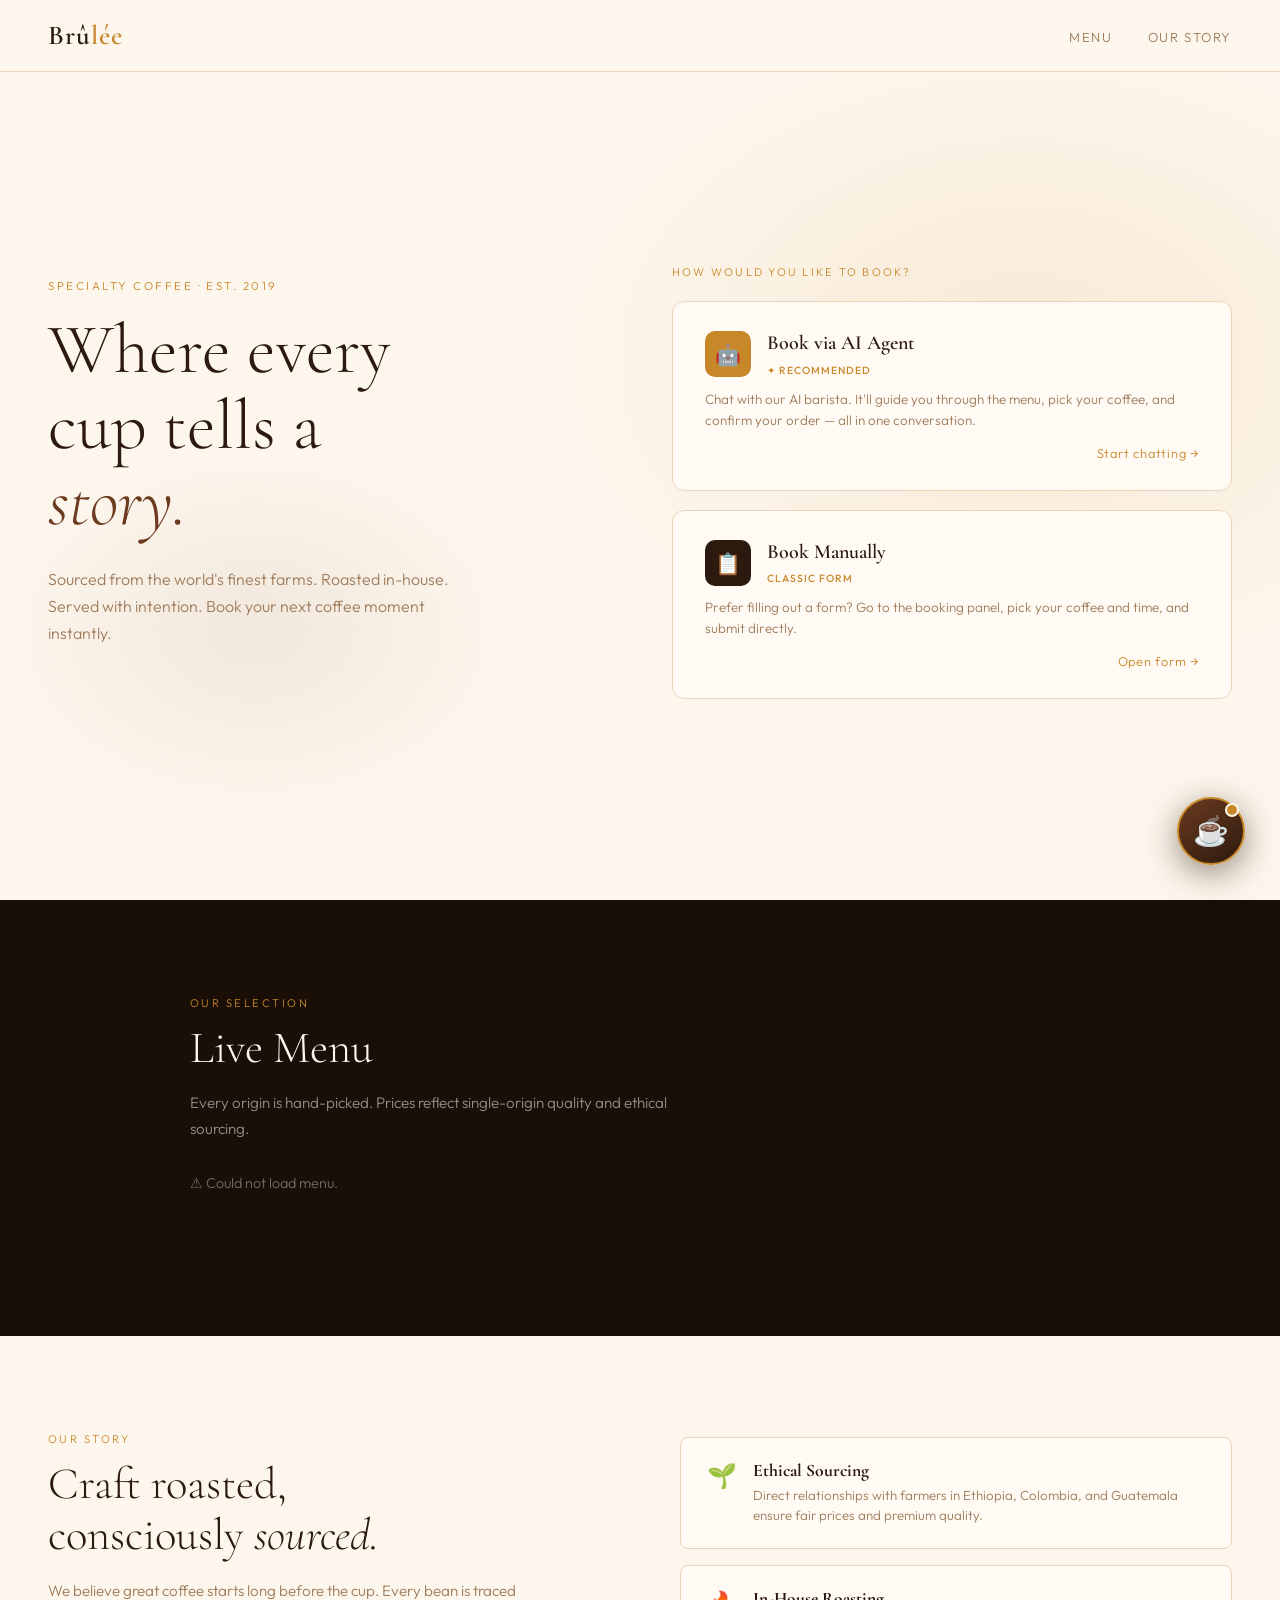
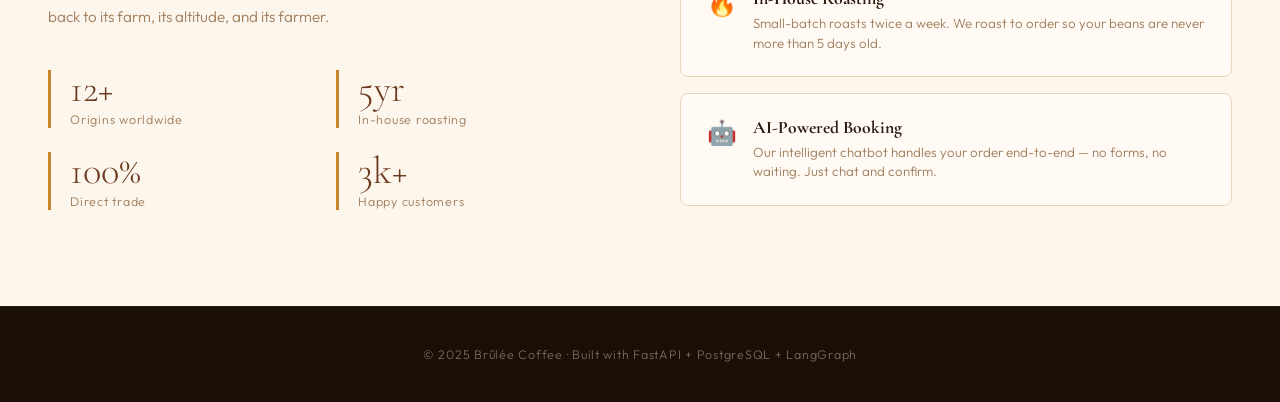
==== frontend/index.html @ d175ccdb "main added" ====
<!DOCTYPE html>
<html lang="en">
<head>
  <meta charset="UTF-8"/>
  <meta name="viewport" content="width=device-width, initial-scale=1.0"/>
  <title>Brûlée — Specialty Coffee</title>
  <link href="https://fonts.googleapis.com/css2?family=Cormorant+Garamond:ital,wght@0,300;0,400;0,600;1,300;1,400&family=Outfit:wght@300;400;500&display=swap" rel="stylesheet"/>
  <style>
    :root {
      --cream:    #fdf6ec;
      --espresso: #2c1a0e;
      --roast:    #6b3a1f;
      --gold:     #c8882a;
      --milk:     #f0e0c8;
      --muted:    #9e7b5a;
      --card-bg:  #fffaf4;
      --border:   #e8d5bc;
      --dark-bg:  #1a0f07;
    }

    *, *::before, *::after { box-sizing: border-box; margin: 0; padding: 0; }
    html { scroll-behavior: smooth; }
    body {
      background: var(--cream);
      color: var(--espresso);
      font-family: 'Outfit', sans-serif;
      font-weight: 300;
      overflow-x: hidden;
    }

    /* ── NAV ── */
    nav {
      position: fixed;
      top: 0; left: 0; right: 0;
      z-index: 100;
      display: flex;
      align-items: center;
      justify-content: space-between;
      padding: 1.2rem 3rem;
      background: rgba(253,246,236,0.92);
      backdrop-filter: blur(12px);
      border-bottom: 1px solid var(--border);
      transition: box-shadow .3s;
    }
    nav.scrolled { box-shadow: 0 4px 24px rgba(44,26,14,.1); }
    .nav-logo {
      font-family: 'Cormorant Garamond', serif;
      font-size: 1.7rem;
      font-weight: 600;
      letter-spacing: .04em;
      color: var(--espresso);
      text-decoration: none;
    }
    .nav-logo span { color: var(--gold); }
    .nav-links {
      display: flex;
      gap: 2.2rem;
      list-style: none;
    }
    .nav-links a {
      font-size: .82rem;
      letter-spacing: .12em;
      text-transform: uppercase;
      color: var(--muted);
      text-decoration: none;
      transition: color .2s;
    }
    .nav-links a:hover { color: var(--espresso); }

    /* ── HERO ── */
    .hero {
      min-height: 100vh;
      display: grid;
      grid-template-columns: 1fr 1fr;
      align-items: center;
      padding: 8rem 3rem 4rem;
      gap: 4rem;
      position: relative;
      overflow: hidden;
    }
    .hero::before {
      content: '';
      position: absolute;
      inset: 0;
      background:
        radial-gradient(ellipse 60% 60% at 80% 40%, rgba(200,136,42,.12) 0%, transparent 60%),
        radial-gradient(ellipse 40% 40% at 20% 70%, rgba(107,58,31,.08) 0%, transparent 50%);
      pointer-events: none;
    }
    .hero-text { position: relative; z-index: 1; }
    .hero-eyebrow {
      font-size: .72rem;
      letter-spacing: .22em;
      text-transform: uppercase;
      color: var(--gold);
      margin-bottom: 1.2rem;
      opacity: 0;
      animation: fadeUp .8s .1s forwards;
    }
    .hero-title {
      font-family: 'Cormorant Garamond', serif;
      font-size: clamp(3rem, 5.5vw, 5.5rem);
      font-weight: 300;
      line-height: 1.08;
      color: var(--espresso);
      margin-bottom: 1.6rem;
      opacity: 0;
      animation: fadeUp .8s .25s forwards;
    }
    .hero-title em { font-style: italic; color: var(--roast); }
    .hero-sub {
      font-size: 1rem;
      color: var(--muted);
      line-height: 1.7;
      max-width: 420px;
      margin-bottom: 2.4rem;
      opacity: 0;
      animation: fadeUp .8s .4s forwards;
    }

    /* ── BOOKING CARDS ── */
    .hero-book {
      position: relative;
      z-index: 1;
      display: flex;
      flex-direction: column;
      gap: 1.2rem;
      opacity: 0;
      animation: fadeUp .8s .5s forwards;
    }
    .hero-book-label {
      font-size: .7rem;
      letter-spacing: .2em;
      text-transform: uppercase;
      color: var(--gold);
      margin-bottom: .2rem;
    }
    .book-card {
      background: var(--card-bg);
      border: 1.5px solid var(--border);
      border-radius: 12px;
      padding: 1.8rem 2rem;
      cursor: pointer;
      transition: border-color .2s, transform .2s, box-shadow .2s;
      text-decoration: none;
      color: inherit;
      display: block;
    }
    .book-card:hover {
      border-color: var(--gold);
      transform: translateY(-3px);
      box-shadow: 0 12px 36px rgba(44,26,14,.1);
    }
    .book-card-top {
      display: flex;
      align-items: center;
      gap: 1rem;
      margin-bottom: .7rem;
    }
    .book-card-icon {
      width: 46px; height: 46px;
      border-radius: 10px;
      background: var(--espresso);
      display: flex;
      align-items: center;
      justify-content: center;
      font-size: 1.3rem;
      flex-shrink: 0;
    }
    .book-card-icon.gold-bg { background: var(--gold); }
    .book-card h3 {
      font-family: 'Cormorant Garamond', serif;
      font-size: 1.25rem;
      font-weight: 600;
      color: var(--espresso);
      margin-bottom: .15rem;
    }
    .book-card-tag {
      font-size: .65rem;
      letter-spacing: .1em;
      text-transform: uppercase;
      color: var(--gold);
      font-weight: 500;
    }
    .book-card p {
      font-size: .84rem;
      color: var(--muted);
      line-height: 1.55;
    }
    .book-card-arrow {
      display: flex;
      justify-content: flex-end;
      margin-top: .9rem;
      font-size: .8rem;
      color: var(--gold);
      letter-spacing: .06em;
    }

    /* ── SECTION COMMONS ── */
    section { padding: 6rem 3rem; }
    .section-label {
      font-size: .7rem;
      letter-spacing: .22em;
      text-transform: uppercase;
      color: var(--gold);
      margin-bottom: .8rem;
    }
    .section-title {
      font-family: 'Cormorant Garamond', serif;
      font-size: clamp(2rem, 3.5vw, 3rem);
      font-weight: 300;
      line-height: 1.15;
      margin-bottom: 1rem;
    }
    .section-sub {
      color: var(--muted);
      font-size: .95rem;
      line-height: 1.7;
      max-width: 500px;
    }

    /* ── MENU ── */
    #menu { background: var(--dark-bg); color: var(--cream); }
    #menu .section-title { color: var(--cream); }
    #menu .section-sub { color: rgba(253,246,236,.55); }
    #menu .section-label { color: var(--gold); }
    .menu-grid {
      display: grid;
      grid-template-columns: repeat(auto-fill, minmax(240px, 1fr));
      gap: 1.5rem;
      margin-top: 3rem;
    }
    .menu-card {
      background: rgba(255,255,255,.04);
      border: 1px solid rgba(255,255,255,.08);
      border-radius: 8px;
      padding: 1.6rem;
      transition: background .2s, transform .2s, border-color .2s;
    }
    .menu-card:hover {
      background: rgba(200,136,42,.1);
      border-color: rgba(200,136,42,.3);
      transform: translateY(-3px);
    }
    .menu-card-icon { font-size: 1.8rem; margin-bottom: 1rem; }
    .menu-card-name {
      font-family: 'Cormorant Garamond', serif;
      font-size: 1.3rem;
      font-weight: 400;
      color: var(--cream);
      margin-bottom: .3rem;
    }
    .menu-card-origin {
      font-size: .75rem;
      letter-spacing: .1em;
      text-transform: uppercase;
      color: rgba(253,246,236,.4);
      margin-bottom: .7rem;
    }
    .menu-card-desc {
      font-size: .83rem;
      color: rgba(253,246,236,.55);
      line-height: 1.6;
      margin-bottom: 1.2rem;
    }
    .menu-card-footer {
      display: flex;
      align-items: center;
      justify-content: space-between;
    }
    .menu-card-price { font-size: 1.1rem; font-weight: 500; color: var(--gold); }
    .roast-pill {
      font-size: .68rem;
      letter-spacing: .07em;
      text-transform: capitalize;
      padding: .2rem .65rem;
      border-radius: 20px;
    }
    .roast-light    { background: rgba(253,220,170,.15); color: #f0c880; }
    .roast-medium   { background: rgba(200,136,42,.2);  color: #d4a050; }
    .roast-dark     { background: rgba(107,58,31,.4);   color: #c8a06a; }
    .roast-espresso { background: rgba(44,26,14,.6);    color: #a07850; }

    /* ── ABOUT ── */
    #about {
      display: grid;
      grid-template-columns: 1fr 1fr;
      gap: 5rem;
      align-items: center;
    }
    .about-stats {
      display: grid;
      grid-template-columns: 1fr 1fr;
      gap: 1.5rem;
      margin-top: 2.5rem;
    }
    .stat-box { border-left: 3px solid var(--gold); padding-left: 1.2rem; }
    .stat-box strong {
      display: block;
      font-family: 'Cormorant Garamond', serif;
      font-size: 2.4rem;
      font-weight: 300;
      color: var(--roast);
      line-height: 1;
    }
    .stat-box span { font-size: .78rem; color: var(--muted); letter-spacing: .06em; }
    .about-visual { display: flex; flex-direction: column; gap: 1rem; }
    .about-card {
      background: var(--card-bg);
      border: 1.5px solid var(--border);
      border-radius: 8px;
      padding: 1.4rem 1.6rem;
      display: flex;
      align-items: flex-start;
      gap: 1rem;
    }
    .about-card-icon { font-size: 1.5rem; flex-shrink: 0; }
    .about-card h4 { font-family: 'Cormorant Garamond', serif; font-size: 1.1rem; margin-bottom: .3rem; }
    .about-card p { font-size: .83rem; color: var(--muted); line-height: 1.5; }

    /* ── FOOTER ── */
    footer {
      background: var(--dark-bg);
      color: rgba(253,246,236,.4);
      text-align: center;
      padding: 2.5rem 3rem;
      font-size: .78rem;
      letter-spacing: .06em;
      border-top: 1px solid rgba(255,255,255,.06);
    }
    footer a { color: var(--gold); text-decoration: none; }

    /* ════════════════════════════════════════════
       ── CHATBOT — FULLY REDESIGNED & ENLARGED ──
       ════════════════════════════════════════════ */

    /* FAB button */
    #chat-fab {
      position: fixed;
      bottom: 2.2rem;
      right: 2.2rem;
      z-index: 200;
      width: 68px;
      height: 68px;
      border-radius: 50%;
      background: linear-gradient(145deg, var(--roast), var(--espresso));
      border: 2.5px solid var(--gold);
      color: var(--cream);
      font-size: 1.8rem;
      cursor: pointer;
      box-shadow: 0 8px 32px rgba(44,26,14,.5), 0 0 0 0 rgba(200,136,42,.4);
      transition: transform .25s cubic-bezier(.34,1.3,.64,1), box-shadow .25s;
      display: flex;
      align-items: center;
      justify-content: center;
      animation: fabPulseRing 3s ease-in-out infinite;
    }
    #chat-fab:hover {
      transform: scale(1.1) rotate(-8deg);
      box-shadow: 0 16px 48px rgba(44,26,14,.6), 0 0 0 8px rgba(200,136,42,.15);
    }

    @keyframes fabPulseRing {
      0%, 100% { box-shadow: 0 8px 32px rgba(44,26,14,.5), 0 0 0 0 rgba(200,136,42,.4); }
      50%       { box-shadow: 0 8px 32px rgba(44,26,14,.5), 0 0 0 10px rgba(200,136,42,.0); }
    }

    #chat-fab .notif-dot {
      position: absolute;
      top: 4px;
      right: 4px;
      width: 14px;
      height: 14px;
      background: var(--gold);
      border-radius: 50%;
      border: 2.5px solid var(--cream);
      animation: dotPulse 2s ease-in-out infinite;
    }
    @keyframes dotPulse {
      0%, 100% { transform: scale(1); opacity: 1; }
      50%       { transform: scale(1.35); opacity: .7; }
    }

    /* Chat window */
    #chat-window {
      position: fixed;
      bottom: 6.5rem;
      right: 2.2rem;
      z-index: 199;
      width: 420px;
      height: 620px;
      background: var(--card-bg);
      border: 1.5px solid var(--border);
      border-radius: 20px;
      box-shadow:
        0 32px 80px rgba(44,26,14,.28),
        0 8px 24px rgba(44,26,14,.15),
        inset 0 1px 0 rgba(255,255,255,.8);
      display: flex;
      flex-direction: column;
      overflow: hidden;
      transform: scale(.88) translateY(20px);
      transform-origin: bottom right;
      opacity: 0;
      pointer-events: none;
      transition: transform .3s cubic-bezier(.34,1.3,.64,1), opacity .2s ease;
    }
    #chat-window.open {
      transform: scale(1) translateY(0);
      opacity: 1;
      pointer-events: all;
    }

    /* Header */
    .chat-header {
      background: linear-gradient(135deg, var(--espresso) 0%, #3d2310 100%);
      color: var(--cream);
      padding: 1.3rem 1.5rem;
      display: flex;
      align-items: center;
      gap: 1rem;
      flex-shrink: 0;
      position: relative;
      overflow: hidden;
    }
    .chat-header::before {
      content: '';
      position: absolute;
      top: -30px; right: -30px;
      width: 100px; height: 100px;
      border-radius: 50%;
      background: rgba(200,136,42,.15);
      pointer-events: none;
    }
    .chat-header::after {
      content: '';
      position: absolute;
      bottom: 0; left: 0; right: 0;
      height: 2px;
      background: linear-gradient(90deg, transparent, var(--gold), transparent);
    }

    .chat-avatar {
      width: 46px;
      height: 46px;
      border-radius: 50%;
      background: linear-gradient(135deg, var(--gold), #e8a040);
      display: flex;
      align-items: center;
      justify-content: center;
      font-size: 1.4rem;
      flex-shrink: 0;
      box-shadow: 0 4px 12px rgba(0,0,0,.3);
      border: 2px solid rgba(255,255,255,.15);
    }

    .chat-header-info { flex: 1; }
    .chat-header-info strong {
      display: block;
      font-size: 1rem;
      font-family: 'Cormorant Garamond', serif;
      font-weight: 600;
      letter-spacing: .03em;
      line-height: 1.2;
      color: var(--cream);
    }
    .chat-status {
      display: flex;
      align-items: center;
      gap: .4rem;
      margin-top: .25rem;
    }
    .chat-status-dot {
      width: 7px; height: 7px;
      border-radius: 50%;
      background: #5dda7e;
      box-shadow: 0 0 6px #5dda7e;
      animation: statusPulse 2s ease-in-out infinite;
    }
    @keyframes statusPulse {
      0%, 100% { opacity: 1; }
      50%       { opacity: .5; }
    }
    .chat-status span {
      font-size: .72rem;
      color: rgba(253,246,236,.6);
      letter-spacing: .06em;
    }

    .chat-close {
      background: rgba(255,255,255,.08);
      border: 1px solid rgba(255,255,255,.12);
      color: rgba(253,246,236,.7);
      font-size: 1rem;
      cursor: pointer;
      transition: all .15s;
      width: 32px;
      height: 32px;
      border-radius: 8px;
      display: flex;
      align-items: center;
      justify-content: center;
      flex-shrink: 0;
    }
    .chat-close:hover {
      background: rgba(255,255,255,.18);
      color: var(--cream);
    }

    /* Suggested quick-reply chips */
    .chat-chips {
      display: flex;
      flex-wrap: wrap;
      gap: .45rem;
      padding: .8rem 1rem .2rem;
      flex-shrink: 0;
      border-bottom: 1px solid var(--border);
      background: rgba(253,246,236,.5);
    }
    .chip {
      font-size: .72rem;
      padding: .3rem .75rem;
      border-radius: 20px;
      border: 1.5px solid var(--border);
      background: var(--card-bg);
      color: var(--muted);
      cursor: pointer;
      letter-spacing: .04em;
      transition: all .15s;
      white-space: nowrap;
    }
    .chip:hover {
      border-color: var(--gold);
      color: var(--roast);
      background: rgba(200,136,42,.08);
    }

    /* Messages area */
    #chat-messages {
      flex: 1;
      overflow-y: auto;
      padding: 1.2rem 1rem;
      display: flex;
      flex-direction: column;
      gap: .8rem;
      scroll-behavior: smooth;
    }
    #chat-messages::-webkit-scrollbar { width: 4px; }
    #chat-messages::-webkit-scrollbar-track { background: transparent; }
    #chat-messages::-webkit-scrollbar-thumb { background: var(--border); border-radius: 2px; }

    /* Date separator */
    .msg-date {
      text-align: center;
      font-size: .68rem;
      color: var(--muted);
      letter-spacing: .08em;
      text-transform: uppercase;
      margin: .3rem 0;
      opacity: .6;
    }

    /* Message bubbles */
    .msg {
      max-width: 80%;
      padding: .85rem 1.1rem;
      border-radius: 14px;
      font-size: .9rem;
      line-height: 1.6;
      white-space: pre-wrap;
      animation: msgIn .22s ease;
      position: relative;
    }
    @keyframes msgIn {
      from { opacity: 0; transform: translateY(8px) scale(.97); }
      to   { opacity: 1; transform: translateY(0) scale(1); }
    }

    .msg-bot {
      background: white;
      color: var(--espresso);
      align-self: flex-start;
      border-bottom-left-radius: 4px;
      border: 1px solid var(--border);
      box-shadow: 0 2px 8px rgba(44,26,14,.06);
    }
    .msg-user {
      background: linear-gradient(135deg, var(--roast), var(--espresso));
      color: var(--cream);
      align-self: flex-end;
      border-bottom-right-radius: 4px;
      box-shadow: 0 4px 14px rgba(44,26,14,.2);
    }

    /* Typing indicator */
    .msg-typing {
      background: white;
      border: 1px solid var(--border);
      align-self: flex-start;
      padding: .8rem 1.1rem;
      border-radius: 14px;
      border-bottom-left-radius: 4px;
      box-shadow: 0 2px 8px rgba(44,26,14,.06);
    }
    .typing-dots {
      display: flex;
      gap: 5px;
      align-items: center;
    }
    .typing-dots span {
      width: 7px; height: 7px;
      background: var(--muted);
      border-radius: 50%;
      animation: dot 1.3s infinite ease-in-out;
    }
    .typing-dots span:nth-child(2) { animation-delay: .18s; }
    .typing-dots span:nth-child(3) { animation-delay: .36s; }
    @keyframes dot {
      0%, 80%, 100% { transform: scale(.75); opacity: .35; }
      40%            { transform: scale(1.1); opacity: 1; }
    }

    /* Footer / input */
    .chat-footer {
      border-top: 1px solid var(--border);
      padding: .9rem 1rem;
      display: flex;
      gap: .6rem;
      flex-shrink: 0;
      background: white;
      align-items: center;
    }

    #chat-input {
      flex: 1;
      border: 1.5px solid var(--border);
      border-radius: 10px;
      padding: .7rem 1rem;
      font-family: 'Outfit', sans-serif;
      font-size: .9rem;
      color: var(--espresso);
      background: var(--cream);
      transition: border-color .2s, box-shadow .2s;
      resize: none;
      line-height: 1.4;
    }
    #chat-input:focus {
      outline: none;
      border-color: var(--gold);
      box-shadow: 0 0 0 3px rgba(200,136,42,.12);
    }
    #chat-input::placeholder { color: var(--muted); opacity: .7; }

    #chat-send {
      background: linear-gradient(135deg, var(--roast), var(--espresso));
      color: var(--cream);
      border: none;
      border-radius: 10px;
      width: 44px;
      height: 44px;
      font-size: 1.05rem;
      cursor: pointer;
      transition: transform .2s, box-shadow .2s;
      display: flex;
      align-items: center;
      justify-content: center;
      flex-shrink: 0;
      box-shadow: 0 4px 12px rgba(44,26,14,.25);
    }
    #chat-send:hover {
      transform: scale(1.07);
      box-shadow: 0 6px 18px rgba(44,26,14,.35);
    }
    #chat-send:active { transform: scale(.96); }

    /* Powered-by label */
    .chat-powered {
      text-align: center;
      font-size: .65rem;
      color: var(--muted);
      opacity: .5;
      padding: .35rem 0 .1rem;
      letter-spacing: .06em;
      flex-shrink: 0;
      background: white;
    }

    /* ── ANIMATIONS ── */
    @keyframes fadeUp {
      from { opacity: 0; transform: translateY(22px); }
      to   { opacity: 1; transform: translateY(0); }
    }

    /* ── RESPONSIVE ── */
    @media (max-width: 768px) {
      nav { padding: 1rem 1.5rem; }
      .nav-links { display: none; }
      .hero { grid-template-columns: 1fr; padding: 7rem 1.5rem 3rem; gap: 2.5rem; }
      section { padding: 4rem 1.5rem; }
      #about { grid-template-columns: 1fr; gap: 3rem; }
      #chat-window { width: calc(100vw - 2rem); right: 1rem; bottom: 5.5rem; height: 75vh; border-radius: 16px; }
      #chat-fab { right: 1rem; bottom: 1rem; }
    }
  </style>
</head>
<body>

<!-- ── NAV ── -->
<nav id="navbar">
  <a class="nav-logo" href="#">Brû<span>lée</span></a>
  <ul class="nav-links">
    <li><a href="#menu">Menu</a></li>
    <li><a href="#about">Our Story</a></li>
  </ul>
</nav>

<!-- ── HERO ── -->
<section class="hero" id="home">
  <div class="hero-text">
    <p class="hero-eyebrow">Specialty Coffee · Est. 2019</p>
    <h1 class="hero-title">Where every<br/>cup tells a<br/><em>story.</em></h1>
    <p class="hero-sub">Sourced from the world's finest farms. Roasted in-house. Served with intention. Book your next coffee moment instantly.</p>
  </div>

  <div class="hero-book">
    <p class="hero-book-label">How would you like to book?</p>
    <div class="book-card" onclick="openChat()">
      <div class="book-card-top">
        <div class="book-card-icon gold-bg">🤖</div>
        <div>
          <h3>Book via AI Agent</h3>
          <span class="book-card-tag">✦ Recommended</span>
        </div>
      </div>
      <p>Chat with our AI barista. It'll guide you through the menu, pick your coffee, and confirm your order — all in one conversation.</p>
      <div class="book-card-arrow">Start chatting →</div>
    </div>
    <a class="book-card" href="admin.html">
      <div class="book-card-top">
        <div class="book-card-icon">📋</div>
        <div>
          <h3>Book Manually</h3>
          <span class="book-card-tag">Classic form</span>
        </div>
      </div>
      <p>Prefer filling out a form? Go to the booking panel, pick your coffee and time, and submit directly.</p>
      <div class="book-card-arrow">Open form →</div>
    </a>
  </div>
</section>

<!-- ── MENU ── -->
<section id="menu">
  <div style="max-width:900px;margin:0 auto">
    <p class="section-label">Our Selection</p>
    <h2 class="section-title">Live Menu</h2>
    <p class="section-sub">Every origin is hand-picked. Prices reflect single-origin quality and ethical sourcing.</p>
    <div id="menu-loading" style="margin-top:2rem;color:rgba(253,246,236,.4);font-size:.9rem">Loading menu…</div>
    <div id="menu-empty" style="display:none;margin-top:2rem;color:rgba(253,246,236,.4)">No coffees on the menu yet.</div>
    <div class="menu-grid" id="menu-grid"></div>
  </div>
</section>

<!-- ── ABOUT ── -->
<section id="about">
  <div>
    <p class="section-label">Our Story</p>
    <h2 class="section-title">Craft roasted,<br/>consciously <em style="font-family:'Cormorant Garamond',serif;font-style:italic">sourced.</em></h2>
    <p class="section-sub">We believe great coffee starts long before the cup. Every bean is traced back to its farm, its altitude, and its farmer.</p>
    <div class="about-stats">
      <div class="stat-box"><strong>12+</strong><span>Origins worldwide</span></div>
      <div class="stat-box"><strong>5yr</strong><span>In-house roasting</span></div>
      <div class="stat-box"><strong>100%</strong><span>Direct trade</span></div>
      <div class="stat-box"><strong>3k+</strong><span>Happy customers</span></div>
    </div>
  </div>
  <div class="about-visual">
    <div class="about-card">
      <div class="about-card-icon">🌱</div>
      <div>
        <h4>Ethical Sourcing</h4>
        <p>Direct relationships with farmers in Ethiopia, Colombia, and Guatemala ensure fair prices and premium quality.</p>
      </div>
    </div>
    <div class="about-card">
      <div class="about-card-icon">🔥</div>
      <div>
        <h4>In-House Roasting</h4>
        <p>Small-batch roasts twice a week. We roast to order so your beans are never more than 5 days old.</p>
      </div>
    </div>
    <div class="about-card">
      <div class="about-card-icon">🤖</div>
      <div>
        <h4>AI-Powered Booking</h4>
        <p>Our intelligent chatbot handles your order end-to-end — no forms, no waiting. Just chat and confirm.</p>
      </div>
    </div>
  </div>
</section>

<!-- ── FOOTER ── -->
<footer>
  <p>© 2025 Brûlée Coffee · Built with FastAPI + PostgreSQL + LangGraph</p>
</footer>

<!-- ── CHAT FAB ── -->
<button id="chat-fab" onclick="toggleChat()" aria-label="Open chat">
  ☕
  <span class="notif-dot"></span>
</button>

<!-- ── CHAT WINDOW ── -->
<div id="chat-window">
  <div class="chat-header">
    <div class="chat-avatar">☕</div>
    <div class="chat-header-info">
      <strong>Brûlée AI Barista</strong>
      <div class="chat-status">
        <div class="chat-status-dot"></div>
        <span>Online · Books in 60 sec</span>
      </div>
    </div>
    <button class="chat-close" onclick="toggleChat()" title="Close">✕</button>
  </div>

  <!-- Quick-reply chips -->
  <div class="chat-chips" id="chat-chips">
    <span class="chip" onclick="chipSend('See the menu')">📋 Menu</span>
    <span class="chip" onclick="chipSend('Book a coffee')">☕ Book now</span>
    <span class="chip" onclick="chipSend('What do you recommend?')">✨ Recommend</span>
    <span class="chip" onclick="chipSend('Hours & location')">📍 Location</span>
  </div>

  <div id="chat-messages">
    <div class="msg-date">Today</div>
  </div>

  <div class="chat-footer">
    <input id="chat-input" type="text" placeholder="Ask about our menu, book a coffee…" onkeydown="handleKey(event)"/>
    <button id="chat-send" onclick="sendMessage()" title="Send">➤</button>
  </div>
  <div class="chat-powered">Powered by Claude AI</div>
</div>

<script>
  const API = 'http://localhost:8000';
  const SESSION_ID = 'sess_' + Math.random().toString(36).slice(2, 10);
  let chatOpen = false;
  let chatStarted = false;

  window.addEventListener('scroll', () => {
    document.getElementById('navbar').classList.toggle('scrolled', window.scrollY > 20);
  });

  // ── Load live menu ──
  async function loadMenu() {
    try {
      const res = await fetch(`${API}/coffees`);
      if (!res.ok) throw new Error();
      const coffees = await res.json();
      document.getElementById('menu-loading').style.display = 'none';
      if (!coffees.length) {
        document.getElementById('menu-empty').style.display = 'block';
        return;
      }
      const icons = ['☕','🫘','🌿','🍫','🌺','🍯'];
      document.getElementById('menu-grid').innerHTML = coffees.map((c, i) => `
        <div class="menu-card">
          <div class="menu-card-icon">${icons[i % icons.length]}</div>
          <div class="menu-card-name">${esc(c.name)}</div>
          <div class="menu-card-origin">${esc(c.origin)}</div>
          <div class="menu-card-desc">${esc(c.description || 'A carefully sourced single-origin coffee.')}</div>
          <div class="menu-card-footer">
            <span class="menu-card-price">$${parseFloat(c.price).toFixed(2)}</span>
            <span class="roast-pill roast-${c.roast_level}">${c.roast_level}</span>
          </div>
        </div>
      `).join('');
    } catch {
      document.getElementById('menu-loading').textContent = '⚠ Could not load menu.';
    }
  }

  // ── Chat toggle ──
  function toggleChat() {
    chatOpen = !chatOpen;
    document.getElementById('chat-window').classList.toggle('open', chatOpen);
    document.querySelector('#chat-fab .notif-dot').style.display = chatOpen ? 'none' : 'block';
    if (chatOpen && !chatStarted) {
      chatStarted = true;
      setTimeout(() => botMessage("Hi there! 👋 I'm your AI barista at Brûlée.\n\nI can book a coffee pickup for you in under a minute.\n\nWhat's your name?"), 500);
    }
    if (chatOpen) setTimeout(() => document.getElementById('chat-input').focus(), 300);
  }

  function openChat() {
    if (!chatOpen) toggleChat();
    window.scrollTo({ top: 0, behavior: 'smooth' });
  }

  function chipSend(text) {
    document.getElementById('chat-input').value = text;
    sendMessage();
    // hide chips after first use
    document.getElementById('chat-chips').style.display = 'none';
  }

  // ── Messages ──
  function botMessage(text) {
    const el = document.createElement('div');
    el.className = 'msg msg-bot';
    el.textContent = text;
    appendMsg(el);
  }

  function userMessage(text) {
    const el = document.createElement('div');
    el.className = 'msg msg-user';
    el.textContent = text;
    appendMsg(el);
  }

  function appendMsg(el) {
    const container = document.getElementById('chat-messages');
    container.appendChild(el);
    container.scrollTop = container.scrollHeight;
  }

  function showTyping() {
    const el = document.createElement('div');
    el.className = 'msg-typing';
    el.id = 'typing-indicator';
    el.innerHTML = '<div class="typing-dots"><span></span><span></span><span></span></div>';
    appendMsg(el);
  }

  function removeTyping() {
    document.getElementById('typing-indicator')?.remove();
  }

  // ── Send ──
  async function sendMessage() {
    const input = document.getElementById('chat-input');
    const text = input.value.trim();
    if (!text) return;
    userMessage(text);
    input.value = '';
    showTyping();
    document.getElementById('chat-messages').scrollTop = 999999;
    try {
      const res = await fetch(`${API}/chat`, {
        method: 'POST',
        headers: { 'Content-Type': 'application/json' },
        body: JSON.stringify({ message: text, session_id: SESSION_ID })
      });
      removeTyping();
      if (!res.ok) throw new Error();
      const data = await res.json();
      botMessage(data.reply);
    } catch {
      removeTyping();
      botMessage('⚠ Could not reach the server. Make sure the backend is running.');
    }
  }

  function handleKey(e) {
    if (e.key === 'Enter' && !e.shiftKey) { e.preventDefault(); sendMessage(); }
  }

  function esc(str) {
    return String(str).replace(/&/g,'&amp;').replace(/</g,'&lt;').replace(/>/g,'&gt;').replace(/"/g,'&quot;');
  }

  loadMenu();
</script>
</body>
</html>
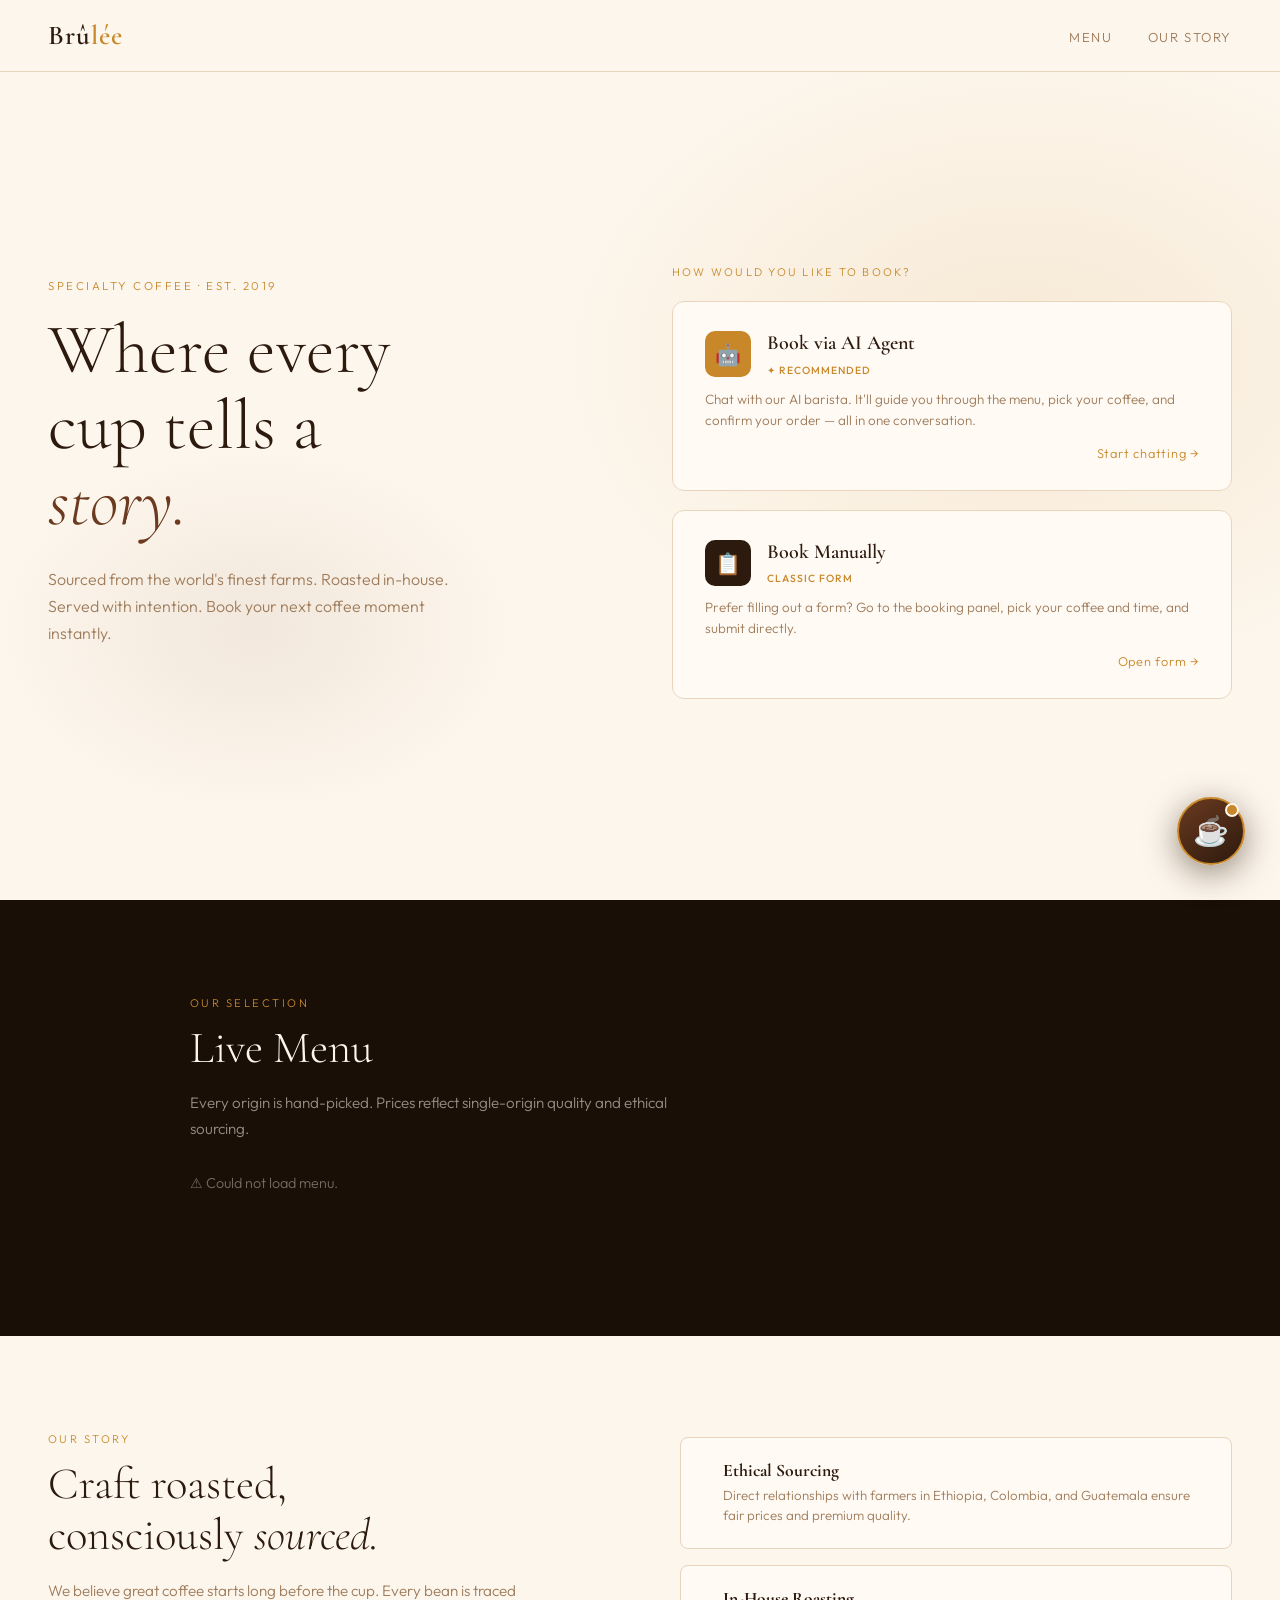
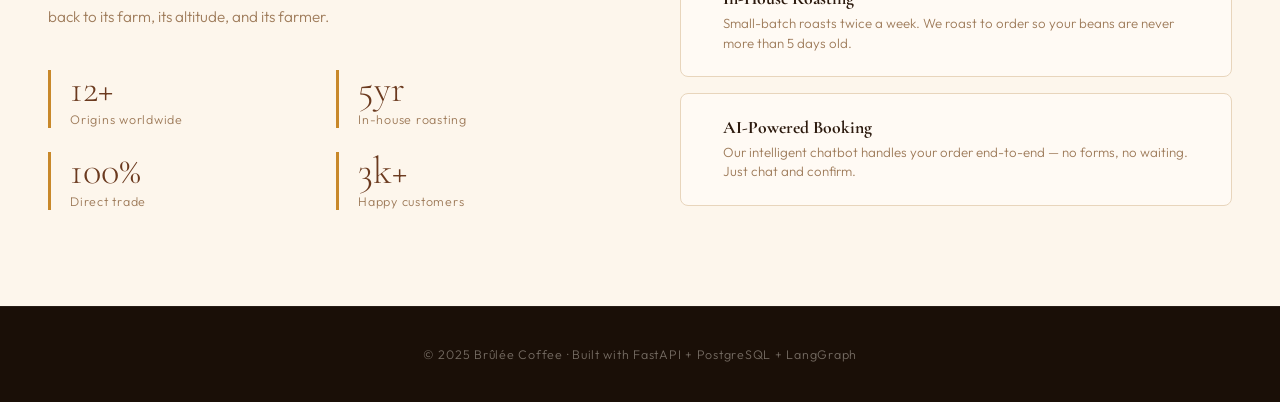
==== commit 04216313: "c-1" ====
--- a/frontend/index.html
+++ b/frontend/index.html
@@ -5,703 +5,9 @@
   <meta name="viewport" content="width=device-width, initial-scale=1.0"/>
   <title>Brûlée — Specialty Coffee</title>
   <link href="https://fonts.googleapis.com/css2?family=Cormorant+Garamond:ital,wght@0,300;0,400;0,600;1,300;1,400&family=Outfit:wght@300;400;500&display=swap" rel="stylesheet"/>
-  <style>
-    :root {
-      --cream:    #fdf6ec;
-      --espresso: #2c1a0e;
-      --roast:    #6b3a1f;
-      --gold:     #c8882a;
-      --milk:     #f0e0c8;
-      --muted:    #9e7b5a;
-      --card-bg:  #fffaf4;
-      --border:   #e8d5bc;
-      --dark-bg:  #1a0f07;
-    }
-
-    *, *::before, *::after { box-sizing: border-box; margin: 0; padding: 0; }
-    html { scroll-behavior: smooth; }
-    body {
-      background: var(--cream);
-      color: var(--espresso);
-      font-family: 'Outfit', sans-serif;
-      font-weight: 300;
-      overflow-x: hidden;
-    }
-
-    /* ── NAV ── */
-    nav {
-      position: fixed;
-      top: 0; left: 0; right: 0;
-      z-index: 100;
-      display: flex;
-      align-items: center;
-      justify-content: space-between;
-      padding: 1.2rem 3rem;
-      background: rgba(253,246,236,0.92);
-      backdrop-filter: blur(12px);
-      border-bottom: 1px solid var(--border);
-      transition: box-shadow .3s;
-    }
-    nav.scrolled { box-shadow: 0 4px 24px rgba(44,26,14,.1); }
-    .nav-logo {
-      font-family: 'Cormorant Garamond', serif;
-      font-size: 1.7rem;
-      font-weight: 600;
-      letter-spacing: .04em;
-      color: var(--espresso);
-      text-decoration: none;
-    }
-    .nav-logo span { color: var(--gold); }
-    .nav-links {
-      display: flex;
-      gap: 2.2rem;
-      list-style: none;
-    }
-    .nav-links a {
-      font-size: .82rem;
-      letter-spacing: .12em;
-      text-transform: uppercase;
-      color: var(--muted);
-      text-decoration: none;
-      transition: color .2s;
-    }
-    .nav-links a:hover { color: var(--espresso); }
-
-    /* ── HERO ── */
-    .hero {
-      min-height: 100vh;
-      display: grid;
-      grid-template-columns: 1fr 1fr;
-      align-items: center;
-      padding: 8rem 3rem 4rem;
-      gap: 4rem;
-      position: relative;
-      overflow: hidden;
-    }
-    .hero::before {
-      content: '';
-      position: absolute;
-      inset: 0;
-      background:
-        radial-gradient(ellipse 60% 60% at 80% 40%, rgba(200,136,42,.12) 0%, transparent 60%),
-        radial-gradient(ellipse 40% 40% at 20% 70%, rgba(107,58,31,.08) 0%, transparent 50%);
-      pointer-events: none;
-    }
-    .hero-text { position: relative; z-index: 1; }
-    .hero-eyebrow {
-      font-size: .72rem;
-      letter-spacing: .22em;
-      text-transform: uppercase;
-      color: var(--gold);
-      margin-bottom: 1.2rem;
-      opacity: 0;
-      animation: fadeUp .8s .1s forwards;
-    }
-    .hero-title {
-      font-family: 'Cormorant Garamond', serif;
-      font-size: clamp(3rem, 5.5vw, 5.5rem);
-      font-weight: 300;
-      line-height: 1.08;
-      color: var(--espresso);
-      margin-bottom: 1.6rem;
-      opacity: 0;
-      animation: fadeUp .8s .25s forwards;
-    }
-    .hero-title em { font-style: italic; color: var(--roast); }
-    .hero-sub {
-      font-size: 1rem;
-      color: var(--muted);
-      line-height: 1.7;
-      max-width: 420px;
-      margin-bottom: 2.4rem;
-      opacity: 0;
-      animation: fadeUp .8s .4s forwards;
-    }
-
-    /* ── BOOKING CARDS ── */
-    .hero-book {
-      position: relative;
-      z-index: 1;
-      display: flex;
-      flex-direction: column;
-      gap: 1.2rem;
-      opacity: 0;
-      animation: fadeUp .8s .5s forwards;
-    }
-    .hero-book-label {
-      font-size: .7rem;
-      letter-spacing: .2em;
-      text-transform: uppercase;
-      color: var(--gold);
-      margin-bottom: .2rem;
-    }
-    .book-card {
-      background: var(--card-bg);
-      border: 1.5px solid var(--border);
-      border-radius: 12px;
-      padding: 1.8rem 2rem;
-      cursor: pointer;
-      transition: border-color .2s, transform .2s, box-shadow .2s;
-      text-decoration: none;
-      color: inherit;
-      display: block;
-    }
-    .book-card:hover {
-      border-color: var(--gold);
-      transform: translateY(-3px);
-      box-shadow: 0 12px 36px rgba(44,26,14,.1);
-    }
-    .book-card-top {
-      display: flex;
-      align-items: center;
-      gap: 1rem;
-      margin-bottom: .7rem;
-    }
-    .book-card-icon {
-      width: 46px; height: 46px;
-      border-radius: 10px;
-      background: var(--espresso);
-      display: flex;
-      align-items: center;
-      justify-content: center;
-      font-size: 1.3rem;
-      flex-shrink: 0;
-    }
-    .book-card-icon.gold-bg { background: var(--gold); }
-    .book-card h3 {
-      font-family: 'Cormorant Garamond', serif;
-      font-size: 1.25rem;
-      font-weight: 600;
-      color: var(--espresso);
-      margin-bottom: .15rem;
-    }
-    .book-card-tag {
-      font-size: .65rem;
-      letter-spacing: .1em;
-      text-transform: uppercase;
-      color: var(--gold);
-      font-weight: 500;
-    }
-    .book-card p {
-      font-size: .84rem;
-      color: var(--muted);
-      line-height: 1.55;
-    }
-    .book-card-arrow {
-      display: flex;
-      justify-content: flex-end;
-      margin-top: .9rem;
-      font-size: .8rem;
-      color: var(--gold);
-      letter-spacing: .06em;
-    }
-
-    /* ── SECTION COMMONS ── */
-    section { padding: 6rem 3rem; }
-    .section-label {
-      font-size: .7rem;
-      letter-spacing: .22em;
-      text-transform: uppercase;
-      color: var(--gold);
-      margin-bottom: .8rem;
-    }
-    .section-title {
-      font-family: 'Cormorant Garamond', serif;
-      font-size: clamp(2rem, 3.5vw, 3rem);
-      font-weight: 300;
-      line-height: 1.15;
-      margin-bottom: 1rem;
-    }
-    .section-sub {
-      color: var(--muted);
-      font-size: .95rem;
-      line-height: 1.7;
-      max-width: 500px;
-    }
-
-    /* ── MENU ── */
-    #menu { background: var(--dark-bg); color: var(--cream); }
-    #menu .section-title { color: var(--cream); }
-    #menu .section-sub { color: rgba(253,246,236,.55); }
-    #menu .section-label { color: var(--gold); }
-    .menu-grid {
-      display: grid;
-      grid-template-columns: repeat(auto-fill, minmax(240px, 1fr));
-      gap: 1.5rem;
-      margin-top: 3rem;
-    }
-    .menu-card {
-      background: rgba(255,255,255,.04);
-      border: 1px solid rgba(255,255,255,.08);
-      border-radius: 8px;
-      padding: 1.6rem;
-      transition: background .2s, transform .2s, border-color .2s;
-    }
-    .menu-card:hover {
-      background: rgba(200,136,42,.1);
-      border-color: rgba(200,136,42,.3);
-      transform: translateY(-3px);
-    }
-    .menu-card-icon { font-size: 1.8rem; margin-bottom: 1rem; }
-    .menu-card-name {
-      font-family: 'Cormorant Garamond', serif;
-      font-size: 1.3rem;
-      font-weight: 400;
-      color: var(--cream);
-      margin-bottom: .3rem;
-    }
-    .menu-card-origin {
-      font-size: .75rem;
-      letter-spacing: .1em;
-      text-transform: uppercase;
-      color: rgba(253,246,236,.4);
-      margin-bottom: .7rem;
-    }
-    .menu-card-desc {
-      font-size: .83rem;
-      color: rgba(253,246,236,.55);
-      line-height: 1.6;
-      margin-bottom: 1.2rem;
-    }
-    .menu-card-footer {
-      display: flex;
-      align-items: center;
-      justify-content: space-between;
-    }
-    .menu-card-price { font-size: 1.1rem; font-weight: 500; color: var(--gold); }
-    .roast-pill {
-      font-size: .68rem;
-      letter-spacing: .07em;
-      text-transform: capitalize;
-      padding: .2rem .65rem;
-      border-radius: 20px;
-    }
-    .roast-light    { background: rgba(253,220,170,.15); color: #f0c880; }
-    .roast-medium   { background: rgba(200,136,42,.2);  color: #d4a050; }
-    .roast-dark     { background: rgba(107,58,31,.4);   color: #c8a06a; }
-    .roast-espresso { background: rgba(44,26,14,.6);    color: #a07850; }
-
-    /* ── ABOUT ── */
-    #about {
-      display: grid;
-      grid-template-columns: 1fr 1fr;
-      gap: 5rem;
-      align-items: center;
-    }
-    .about-stats {
-      display: grid;
-      grid-template-columns: 1fr 1fr;
-      gap: 1.5rem;
-      margin-top: 2.5rem;
-    }
-    .stat-box { border-left: 3px solid var(--gold); padding-left: 1.2rem; }
-    .stat-box strong {
-      display: block;
-      font-family: 'Cormorant Garamond', serif;
-      font-size: 2.4rem;
-      font-weight: 300;
-      color: var(--roast);
-      line-height: 1;
-    }
-    .stat-box span { font-size: .78rem; color: var(--muted); letter-spacing: .06em; }
-    .about-visual { display: flex; flex-direction: column; gap: 1rem; }
-    .about-card {
-      background: var(--card-bg);
-      border: 1.5px solid var(--border);
-      border-radius: 8px;
-      padding: 1.4rem 1.6rem;
-      display: flex;
-      align-items: flex-start;
-      gap: 1rem;
-    }
-    .about-card-icon { font-size: 1.5rem; flex-shrink: 0; }
-    .about-card h4 { font-family: 'Cormorant Garamond', serif; font-size: 1.1rem; margin-bottom: .3rem; }
-    .about-card p { font-size: .83rem; color: var(--muted); line-height: 1.5; }
-
-    /* ── FOOTER ── */
-    footer {
-      background: var(--dark-bg);
-      color: rgba(253,246,236,.4);
-      text-align: center;
-      padding: 2.5rem 3rem;
-      font-size: .78rem;
-      letter-spacing: .06em;
-      border-top: 1px solid rgba(255,255,255,.06);
-    }
-    footer a { color: var(--gold); text-decoration: none; }
-
-    /* ════════════════════════════════════════════
-       ── CHATBOT — FULLY REDESIGNED & ENLARGED ──
-       ════════════════════════════════════════════ */
-
-    /* FAB button */
-    #chat-fab {
-      position: fixed;
-      bottom: 2.2rem;
-      right: 2.2rem;
-      z-index: 200;
-      width: 68px;
-      height: 68px;
-      border-radius: 50%;
-      background: linear-gradient(145deg, var(--roast), var(--espresso));
-      border: 2.5px solid var(--gold);
-      color: var(--cream);
-      font-size: 1.8rem;
-      cursor: pointer;
-      box-shadow: 0 8px 32px rgba(44,26,14,.5), 0 0 0 0 rgba(200,136,42,.4);
-      transition: transform .25s cubic-bezier(.34,1.3,.64,1), box-shadow .25s;
-      display: flex;
-      align-items: center;
-      justify-content: center;
-      animation: fabPulseRing 3s ease-in-out infinite;
-    }
-    #chat-fab:hover {
-      transform: scale(1.1) rotate(-8deg);
-      box-shadow: 0 16px 48px rgba(44,26,14,.6), 0 0 0 8px rgba(200,136,42,.15);
-    }
-
-    @keyframes fabPulseRing {
-      0%, 100% { box-shadow: 0 8px 32px rgba(44,26,14,.5), 0 0 0 0 rgba(200,136,42,.4); }
-      50%       { box-shadow: 0 8px 32px rgba(44,26,14,.5), 0 0 0 10px rgba(200,136,42,.0); }
-    }
-
-    #chat-fab .notif-dot {
-      position: absolute;
-      top: 4px;
-      right: 4px;
-      width: 14px;
-      height: 14px;
-      background: var(--gold);
-      border-radius: 50%;
-      border: 2.5px solid var(--cream);
-      animation: dotPulse 2s ease-in-out infinite;
-    }
-    @keyframes dotPulse {
-      0%, 100% { transform: scale(1); opacity: 1; }
-      50%       { transform: scale(1.35); opacity: .7; }
-    }
-
-    /* Chat window */
-    #chat-window {
-      position: fixed;
-      bottom: 6.5rem;
-      right: 2.2rem;
-      z-index: 199;
-      width: 420px;
-      height: 620px;
-      background: var(--card-bg);
-      border: 1.5px solid var(--border);
-      border-radius: 20px;
-      box-shadow:
-        0 32px 80px rgba(44,26,14,.28),
-        0 8px 24px rgba(44,26,14,.15),
-        inset 0 1px 0 rgba(255,255,255,.8);
-      display: flex;
-      flex-direction: column;
-      overflow: hidden;
-      transform: scale(.88) translateY(20px);
-      transform-origin: bottom right;
-      opacity: 0;
-      pointer-events: none;
-      transition: transform .3s cubic-bezier(.34,1.3,.64,1), opacity .2s ease;
-    }
-    #chat-window.open {
-      transform: scale(1) translateY(0);
-      opacity: 1;
-      pointer-events: all;
-    }
-
-    /* Header */
-    .chat-header {
-      background: linear-gradient(135deg, var(--espresso) 0%, #3d2310 100%);
-      color: var(--cream);
-      padding: 1.3rem 1.5rem;
-      display: flex;
-      align-items: center;
-      gap: 1rem;
-      flex-shrink: 0;
-      position: relative;
-      overflow: hidden;
-    }
-    .chat-header::before {
-      content: '';
-      position: absolute;
-      top: -30px; right: -30px;
-      width: 100px; height: 100px;
-      border-radius: 50%;
-      background: rgba(200,136,42,.15);
-      pointer-events: none;
-    }
-    .chat-header::after {
-      content: '';
-      position: absolute;
-      bottom: 0; left: 0; right: 0;
-      height: 2px;
-      background: linear-gradient(90deg, transparent, var(--gold), transparent);
-    }
-
-    .chat-avatar {
-      width: 46px;
-      height: 46px;
-      border-radius: 50%;
-      background: linear-gradient(135deg, var(--gold), #e8a040);
-      display: flex;
-      align-items: center;
-      justify-content: center;
-      font-size: 1.4rem;
-      flex-shrink: 0;
-      box-shadow: 0 4px 12px rgba(0,0,0,.3);
-      border: 2px solid rgba(255,255,255,.15);
-    }
-
-    .chat-header-info { flex: 1; }
-    .chat-header-info strong {
-      display: block;
-      font-size: 1rem;
-      font-family: 'Cormorant Garamond', serif;
-      font-weight: 600;
-      letter-spacing: .03em;
-      line-height: 1.2;
-      color: var(--cream);
-    }
-    .chat-status {
-      display: flex;
-      align-items: center;
-      gap: .4rem;
-      margin-top: .25rem;
-    }
-    .chat-status-dot {
-      width: 7px; height: 7px;
-      border-radius: 50%;
-      background: #5dda7e;
-      box-shadow: 0 0 6px #5dda7e;
-      animation: statusPulse 2s ease-in-out infinite;
-    }
-    @keyframes statusPulse {
-      0%, 100% { opacity: 1; }
-      50%       { opacity: .5; }
-    }
-    .chat-status span {
-      font-size: .72rem;
-      color: rgba(253,246,236,.6);
-      letter-spacing: .06em;
-    }
-
-    .chat-close {
-      background: rgba(255,255,255,.08);
-      border: 1px solid rgba(255,255,255,.12);
-      color: rgba(253,246,236,.7);
-      font-size: 1rem;
-      cursor: pointer;
-      transition: all .15s;
-      width: 32px;
-      height: 32px;
-      border-radius: 8px;
-      display: flex;
-      align-items: center;
-      justify-content: center;
-      flex-shrink: 0;
-    }
-    .chat-close:hover {
-      background: rgba(255,255,255,.18);
-      color: var(--cream);
-    }
-
-    /* Suggested quick-reply chips */
-    .chat-chips {
-      display: flex;
-      flex-wrap: wrap;
-      gap: .45rem;
-      padding: .8rem 1rem .2rem;
-      flex-shrink: 0;
-      border-bottom: 1px solid var(--border);
-      background: rgba(253,246,236,.5);
-    }
-    .chip {
-      font-size: .72rem;
-      padding: .3rem .75rem;
-      border-radius: 20px;
-      border: 1.5px solid var(--border);
-      background: var(--card-bg);
-      color: var(--muted);
-      cursor: pointer;
-      letter-spacing: .04em;
-      transition: all .15s;
-      white-space: nowrap;
-    }
-    .chip:hover {
-      border-color: var(--gold);
-      color: var(--roast);
-      background: rgba(200,136,42,.08);
-    }
-
-    /* Messages area */
-    #chat-messages {
-      flex: 1;
-      overflow-y: auto;
-      padding: 1.2rem 1rem;
-      display: flex;
-      flex-direction: column;
-      gap: .8rem;
-      scroll-behavior: smooth;
-    }
-    #chat-messages::-webkit-scrollbar { width: 4px; }
-    #chat-messages::-webkit-scrollbar-track { background: transparent; }
-    #chat-messages::-webkit-scrollbar-thumb { background: var(--border); border-radius: 2px; }
-
-    /* Date separator */
-    .msg-date {
-      text-align: center;
-      font-size: .68rem;
-      color: var(--muted);
-      letter-spacing: .08em;
-      text-transform: uppercase;
-      margin: .3rem 0;
-      opacity: .6;
-    }
-
-    /* Message bubbles */
-    .msg {
-      max-width: 80%;
-      padding: .85rem 1.1rem;
-      border-radius: 14px;
-      font-size: .9rem;
-      line-height: 1.6;
-      white-space: pre-wrap;
-      animation: msgIn .22s ease;
-      position: relative;
-    }
-    @keyframes msgIn {
-      from { opacity: 0; transform: translateY(8px) scale(.97); }
-      to   { opacity: 1; transform: translateY(0) scale(1); }
-    }
-
-    .msg-bot {
-      background: white;
-      color: var(--espresso);
-      align-self: flex-start;
-      border-bottom-left-radius: 4px;
-      border: 1px solid var(--border);
-      box-shadow: 0 2px 8px rgba(44,26,14,.06);
-    }
-    .msg-user {
-      background: linear-gradient(135deg, var(--roast), var(--espresso));
-      color: var(--cream);
-      align-self: flex-end;
-      border-bottom-right-radius: 4px;
-      box-shadow: 0 4px 14px rgba(44,26,14,.2);
-    }
-
-    /* Typing indicator */
-    .msg-typing {
-      background: white;
-      border: 1px solid var(--border);
-      align-self: flex-start;
-      padding: .8rem 1.1rem;
-      border-radius: 14px;
-      border-bottom-left-radius: 4px;
-      box-shadow: 0 2px 8px rgba(44,26,14,.06);
-    }
-    .typing-dots {
-      display: flex;
-      gap: 5px;
-      align-items: center;
-    }
-    .typing-dots span {
-      width: 7px; height: 7px;
-      background: var(--muted);
-      border-radius: 50%;
-      animation: dot 1.3s infinite ease-in-out;
-    }
-    .typing-dots span:nth-child(2) { animation-delay: .18s; }
-    .typing-dots span:nth-child(3) { animation-delay: .36s; }
-    @keyframes dot {
-      0%, 80%, 100% { transform: scale(.75); opacity: .35; }
-      40%            { transform: scale(1.1); opacity: 1; }
-    }
-
-    /* Footer / input */
-    .chat-footer {
-      border-top: 1px solid var(--border);
-      padding: .9rem 1rem;
-      display: flex;
-      gap: .6rem;
-      flex-shrink: 0;
-      background: white;
-      align-items: center;
-    }
-
-    #chat-input {
-      flex: 1;
-      border: 1.5px solid var(--border);
-      border-radius: 10px;
-      padding: .7rem 1rem;
-      font-family: 'Outfit', sans-serif;
-      font-size: .9rem;
-      color: var(--espresso);
-      background: var(--cream);
-      transition: border-color .2s, box-shadow .2s;
-      resize: none;
-      line-height: 1.4;
-    }
-    #chat-input:focus {
-      outline: none;
-      border-color: var(--gold);
-      box-shadow: 0 0 0 3px rgba(200,136,42,.12);
-    }
-    #chat-input::placeholder { color: var(--muted); opacity: .7; }
-
-    #chat-send {
-      background: linear-gradient(135deg, var(--roast), var(--espresso));
-      color: var(--cream);
-      border: none;
-      border-radius: 10px;
-      width: 44px;
-      height: 44px;
-      font-size: 1.05rem;
-      cursor: pointer;
-      transition: transform .2s, box-shadow .2s;
-      display: flex;
-      align-items: center;
-      justify-content: center;
-      flex-shrink: 0;
-      box-shadow: 0 4px 12px rgba(44,26,14,.25);
-    }
-    #chat-send:hover {
-      transform: scale(1.07);
-      box-shadow: 0 6px 18px rgba(44,26,14,.35);
-    }
-    #chat-send:active { transform: scale(.96); }
-
-    /* Powered-by label */
-    .chat-powered {
-      text-align: center;
-      font-size: .65rem;
-      color: var(--muted);
-      opacity: .5;
-      padding: .35rem 0 .1rem;
-      letter-spacing: .06em;
-      flex-shrink: 0;
-      background: white;
-    }
-
-    /* ── ANIMATIONS ── */
-    @keyframes fadeUp {
-      from { opacity: 0; transform: translateY(22px); }
-      to   { opacity: 1; transform: translateY(0); }
-    }
-
-    /* ── RESPONSIVE ── */
-    @media (max-width: 768px) {
-      nav { padding: 1rem 1.5rem; }
-      .nav-links { display: none; }
-      .hero { grid-template-columns: 1fr; padding: 7rem 1.5rem 3rem; gap: 2.5rem; }
-      section { padding: 4rem 1.5rem; }
-      #about { grid-template-columns: 1fr; gap: 3rem; }
-      #chat-window { width: calc(100vw - 2rem); right: 1rem; bottom: 5.5rem; height: 75vh; border-radius: 16px; }
-      #chat-fab { right: 1rem; bottom: 1rem; }
-    }
-  </style>
+  
+  <link rel="stylesheet" href="index.css">
+
 </head>
 <body>
 
@@ -776,21 +82,21 @@
   </div>
   <div class="about-visual">
     <div class="about-card">
-      <div class="about-card-icon">🌱</div>
+      <div class="about-card-icon"></div>
       <div>
         <h4>Ethical Sourcing</h4>
         <p>Direct relationships with farmers in Ethiopia, Colombia, and Guatemala ensure fair prices and premium quality.</p>
       </div>
     </div>
     <div class="about-card">
-      <div class="about-card-icon">🔥</div>
+      <div class="about-card-icon"></div>
       <div>
         <h4>In-House Roasting</h4>
         <p>Small-batch roasts twice a week. We roast to order so your beans are never more than 5 days old.</p>
       </div>
     </div>
     <div class="about-card">
-      <div class="about-card-icon">🤖</div>
+      <div class="about-card-icon"></div>
       <div>
         <h4>AI-Powered Booking</h4>
         <p>Our intelligent chatbot handles your order end-to-end — no forms, no waiting. Just chat and confirm.</p>
@@ -844,7 +150,7 @@
 </div>
 
 <script>
-  const API = 'http://localhost:8000';
+  const API = 'http://127.0.0.1:8000';
   const SESSION_ID = 'sess_' + Math.random().toString(36).slice(2, 10);
   let chatOpen = false;
   let chatStarted = false;
--- a/frontend/index.css
+++ b/frontend/index.css
@@ -0,0 +1,693 @@
+ :root {
+      --cream:    #fdf6ec;
+      --espresso: #2c1a0e;
+      --roast:    #6b3a1f;
+      --gold:     #c8882a;
+      --milk:     #f0e0c8;
+      --muted:    #9e7b5a;
+      --card-bg:  #fffaf4;
+      --border:   #e8d5bc;
+      --dark-bg:  #1a0f07;
+    }
+
+    *, *::before, *::after { box-sizing: border-box; margin: 0; padding: 0; }
+    html { scroll-behavior: smooth; }
+    body {
+      background: var(--cream);
+      color: var(--espresso);
+      font-family: 'Outfit', sans-serif;
+      font-weight: 300;
+      overflow-x: hidden;
+    }
+
+    /* ── NAV ── */
+    nav {
+      position: fixed;
+      top: 0; left: 0; right: 0;
+      z-index: 100;
+      display: flex;
+      align-items: center;
+      justify-content: space-between;
+      padding: 1.2rem 3rem;
+      background: rgba(253,246,236,0.92);
+      backdrop-filter: blur(12px);
+      border-bottom: 1px solid var(--border);
+      transition: box-shadow .3s;
+    }
+    nav.scrolled { box-shadow: 0 4px 24px rgba(44,26,14,.1); }
+    .nav-logo {
+      font-family: 'Cormorant Garamond', serif;
+      font-size: 1.7rem;
+      font-weight: 600;
+      letter-spacing: .04em;
+      color: var(--espresso);
+      text-decoration: none;
+    }
+    .nav-logo span { color: var(--gold); }
+    .nav-links {
+      display: flex;
+      gap: 2.2rem;
+      list-style: none;
+    }
+    .nav-links a {
+      font-size: .82rem;
+      letter-spacing: .12em;
+      text-transform: uppercase;
+      color: var(--muted);
+      text-decoration: none;
+      transition: color .2s;
+    }
+    .nav-links a:hover { color: var(--espresso); }
+
+    /* ── HERO ── */
+    .hero {
+      min-height: 100vh;
+      display: grid;
+      grid-template-columns: 1fr 1fr;
+      align-items: center;
+      padding: 8rem 3rem 4rem;
+      gap: 4rem;
+      position: relative;
+      overflow: hidden;
+    }
+    .hero::before {
+      content: '';
+      position: absolute;
+      inset: 0;
+      background:
+        radial-gradient(ellipse 60% 60% at 80% 40%, rgba(200,136,42,.12) 0%, transparent 60%),
+        radial-gradient(ellipse 40% 40% at 20% 70%, rgba(107,58,31,.08) 0%, transparent 50%);
+      pointer-events: none;
+    }
+    .hero-text { position: relative; z-index: 1; }
+    .hero-eyebrow {
+      font-size: .72rem;
+      letter-spacing: .22em;
+      text-transform: uppercase;
+      color: var(--gold);
+      margin-bottom: 1.2rem;
+      opacity: 0;
+      animation: fadeUp .8s .1s forwards;
+    }
+    .hero-title {
+      font-family: 'Cormorant Garamond', serif;
+      font-size: clamp(3rem, 5.5vw, 5.5rem);
+      font-weight: 300;
+      line-height: 1.08;
+      color: var(--espresso);
+      margin-bottom: 1.6rem;
+      opacity: 0;
+      animation: fadeUp .8s .25s forwards;
+    }
+    .hero-title em { font-style: italic; color: var(--roast); }
+    .hero-sub {
+      font-size: 1rem;
+      color: var(--muted);
+      line-height: 1.7;
+      max-width: 420px;
+      margin-bottom: 2.4rem;
+      opacity: 0;
+      animation: fadeUp .8s .4s forwards;
+    }
+
+    /* ── BOOKING CARDS ── */
+    .hero-book {
+      position: relative;
+      z-index: 1;
+      display: flex;
+      flex-direction: column;
+      gap: 1.2rem;
+      opacity: 0;
+      animation: fadeUp .8s .5s forwards;
+    }
+    .hero-book-label {
+      font-size: .7rem;
+      letter-spacing: .2em;
+      text-transform: uppercase;
+      color: var(--gold);
+      margin-bottom: .2rem;
+    }
+    .book-card {
+      background: var(--card-bg);
+      border: 1.5px solid var(--border);
+      border-radius: 12px;
+      padding: 1.8rem 2rem;
+      cursor: pointer;
+      transition: border-color .2s, transform .2s, box-shadow .2s;
+      text-decoration: none;
+      color: inherit;
+      display: block;
+    }
+    .book-card:hover {
+      border-color: var(--gold);
+      transform: translateY(-3px);
+      box-shadow: 0 12px 36px rgba(44,26,14,.1);
+    }
+    .book-card-top {
+      display: flex;
+      align-items: center;
+      gap: 1rem;
+      margin-bottom: .7rem;
+    }
+    .book-card-icon {
+      width: 46px; height: 46px;
+      border-radius: 10px;
+      background: var(--espresso);
+      display: flex;
+      align-items: center;
+      justify-content: center;
+      font-size: 1.3rem;
+      flex-shrink: 0;
+    }
+    .book-card-icon.gold-bg { background: var(--gold); }
+    .book-card h3 {
+      font-family: 'Cormorant Garamond', serif;
+      font-size: 1.25rem;
+      font-weight: 600;
+      color: var(--espresso);
+      margin-bottom: .15rem;
+    }
+    .book-card-tag {
+      font-size: .65rem;
+      letter-spacing: .1em;
+      text-transform: uppercase;
+      color: var(--gold);
+      font-weight: 500;
+    }
+    .book-card p {
+      font-size: .84rem;
+      color: var(--muted);
+      line-height: 1.55;
+    }
+    .book-card-arrow {
+      display: flex;
+      justify-content: flex-end;
+      margin-top: .9rem;
+      font-size: .8rem;
+      color: var(--gold);
+      letter-spacing: .06em;
+    }
+
+    /* ── SECTION COMMONS ── */
+    section { padding: 6rem 3rem; }
+    .section-label {
+      font-size: .7rem;
+      letter-spacing: .22em;
+      text-transform: uppercase;
+      color: var(--gold);
+      margin-bottom: .8rem;
+    }
+    .section-title {
+      font-family: 'Cormorant Garamond', serif;
+      font-size: clamp(2rem, 3.5vw, 3rem);
+      font-weight: 300;
+      line-height: 1.15;
+      margin-bottom: 1rem;
+    }
+    .section-sub {
+      color: var(--muted);
+      font-size: .95rem;
+      line-height: 1.7;
+      max-width: 500px;
+    }
+
+    /* ── MENU ── */
+    #menu { background: var(--dark-bg); color: var(--cream); }
+    #menu .section-title { color: var(--cream); }
+    #menu .section-sub { color: rgba(253,246,236,.55); }
+    #menu .section-label { color: var(--gold); }
+    .menu-grid {
+      display: grid;
+      grid-template-columns: repeat(auto-fill, minmax(240px, 1fr));
+      gap: 1.5rem;
+      margin-top: 3rem;
+    }
+    .menu-card {
+      background: rgba(255,255,255,.04);
+      border: 1px solid rgba(255,255,255,.08);
+      border-radius: 8px;
+      padding: 1.6rem;
+      transition: background .2s, transform .2s, border-color .2s;
+    }
+    .menu-card:hover {
+      background: rgba(200,136,42,.1);
+      border-color: rgba(200,136,42,.3);
+      transform: translateY(-3px);
+    }
+    .menu-card-icon { font-size: 1.8rem; margin-bottom: 1rem; }
+    .menu-card-name {
+      font-family: 'Cormorant Garamond', serif;
+      font-size: 1.3rem;
+      font-weight: 400;
+      color: var(--cream);
+      margin-bottom: .3rem;
+    }
+    .menu-card-origin {
+      font-size: .75rem;
+      letter-spacing: .1em;
+      text-transform: uppercase;
+      color: rgba(253,246,236,.4);
+      margin-bottom: .7rem;
+    }
+    .menu-card-desc {
+      font-size: .83rem;
+      color: rgba(253,246,236,.55);
+      line-height: 1.6;
+      margin-bottom: 1.2rem;
+    }
+    .menu-card-footer {
+      display: flex;
+      align-items: center;
+      justify-content: space-between;
+    }
+    .menu-card-price { font-size: 1.1rem; font-weight: 500; color: var(--gold); }
+    .roast-pill {
+      font-size: .68rem;
+      letter-spacing: .07em;
+      text-transform: capitalize;
+      padding: .2rem .65rem;
+      border-radius: 20px;
+    }
+    .roast-light    { background: rgba(253,220,170,.15); color: #f0c880; }
+    .roast-medium   { background: rgba(200,136,42,.2);  color: #d4a050; }
+    .roast-dark     { background: rgba(107,58,31,.4);   color: #c8a06a; }
+    .roast-espresso { background: rgba(44,26,14,.6);    color: #a07850; }
+
+    /* ── ABOUT ── */
+    #about {
+      display: grid;
+      grid-template-columns: 1fr 1fr;
+      gap: 5rem;
+      align-items: center;
+    }
+    .about-stats {
+      display: grid;
+      grid-template-columns: 1fr 1fr;
+      gap: 1.5rem;
+      margin-top: 2.5rem;
+    }
+    .stat-box { border-left: 3px solid var(--gold); padding-left: 1.2rem; }
+    .stat-box strong {
+      display: block;
+      font-family: 'Cormorant Garamond', serif;
+      font-size: 2.4rem;
+      font-weight: 300;
+      color: var(--roast);
+      line-height: 1;
+    }
+    .stat-box span { font-size: .78rem; color: var(--muted); letter-spacing: .06em; }
+    .about-visual { display: flex; flex-direction: column; gap: 1rem; }
+    .about-card {
+      background: var(--card-bg);
+      border: 1.5px solid var(--border);
+      border-radius: 8px;
+      padding: 1.4rem 1.6rem;
+      display: flex;
+      align-items: flex-start;
+      gap: 1rem;
+    }
+    .about-card-icon { font-size: 1.5rem; flex-shrink: 0; }
+    .about-card h4 { font-family: 'Cormorant Garamond', serif; font-size: 1.1rem; margin-bottom: .3rem; }
+    .about-card p { font-size: .83rem; color: var(--muted); line-height: 1.5; }
+
+    /* ── FOOTER ── */
+    footer {
+      background: var(--dark-bg);
+      color: rgba(253,246,236,.4);
+      text-align: center;
+      padding: 2.5rem 3rem;
+      font-size: .78rem;
+      letter-spacing: .06em;
+      border-top: 1px solid rgba(255,255,255,.06);
+    }
+    footer a { color: var(--gold); text-decoration: none; }
+
+     /* CHAT BUTTOM WITH FULL FEATUREZ */
+
+    /* FAB button */
+    #chat-fab {
+      position: fixed;
+      bottom: 2.2rem;
+      right: 2.2rem;
+      z-index: 200;
+      width: 68px;
+      height: 68px;
+      border-radius: 50%;
+      background: linear-gradient(145deg, var(--roast), var(--espresso));
+      border: 2.5px solid var(--gold);
+      color: var(--cream);
+      font-size: 1.8rem;
+      cursor: pointer;
+      box-shadow: 0 8px 32px rgba(44,26,14,.5), 0 0 0 0 rgba(200,136,42,.4);
+      transition: transform .25s cubic-bezier(.34,1.3,.64,1), box-shadow .25s;
+      display: flex;
+      align-items: center;
+      justify-content: center;
+      animation: fabPulseRing 3s ease-in-out infinite;
+    }
+    #chat-fab:hover {
+      transform: scale(1.1) rotate(-8deg);
+      box-shadow: 0 16px 48px rgba(44,26,14,.6), 0 0 0 8px rgba(200,136,42,.15);
+    }
+
+    @keyframes fabPulseRing {
+      0%, 100% { box-shadow: 0 8px 32px rgba(44,26,14,.5), 0 0 0 0 rgba(200,136,42,.4); }
+      50%       { box-shadow: 0 8px 32px rgba(44,26,14,.5), 0 0 0 10px rgba(200,136,42,.0); }
+    }
+
+    #chat-fab .notif-dot {
+      position: absolute;
+      top: 4px;
+      right: 4px;
+      width: 14px;
+      height: 14px;
+      background: var(--gold);
+      border-radius: 50%;
+      border: 2.5px solid var(--cream);
+      animation: dotPulse 2s ease-in-out infinite;
+    }
+    @keyframes dotPulse {
+      0%, 100% { transform: scale(1); opacity: 1; }
+      50%       { transform: scale(1.35); opacity: .7; }
+    }
+
+    /* Chat window */
+    #chat-window {
+      position: fixed;
+      bottom: 6.5rem;
+      right: 2.2rem;
+      z-index: 199;
+      width: 420px;
+      height: 620px;
+      background: var(--card-bg);
+      border: 1.5px solid var(--border);
+      border-radius: 20px;
+      box-shadow:
+        0 32px 80px rgba(44,26,14,.28),
+        0 8px 24px rgba(44,26,14,.15),
+        inset 0 1px 0 rgba(255,255,255,.8);
+      display: flex;
+      flex-direction: column;
+      overflow: hidden;
+      transform: scale(.88) translateY(20px);
+      transform-origin: bottom right;
+      opacity: 0;
+      pointer-events: none;
+      transition: transform .3s cubic-bezier(.34,1.3,.64,1), opacity .2s ease;
+    }
+    #chat-window.open {
+      transform: scale(1) translateY(0);
+      opacity: 1;
+      pointer-events: all;
+    }
+
+    /* Header */
+    .chat-header {
+      background: linear-gradient(135deg, var(--espresso) 0%, #3d2310 100%);
+      color: var(--cream);
+      padding: 1.3rem 1.5rem;
+      display: flex;
+      align-items: center;
+      gap: 1rem;
+      flex-shrink: 0;
+      position: relative;
+      overflow: hidden;
+    }
+    .chat-header::before {
+      content: '';
+      position: absolute;
+      top: -30px; right: -30px;
+      width: 100px; height: 100px;
+      border-radius: 50%;
+      background: rgba(200,136,42,.15);
+      pointer-events: none;
+    }
+    .chat-header::after {
+      content: '';
+      position: absolute;
+      bottom: 0; left: 0; right: 0;
+      height: 2px;
+      background: linear-gradient(90deg, transparent, var(--gold), transparent);
+    }
+
+    .chat-avatar {
+      width: 46px;
+      height: 46px;
+      border-radius: 50%;
+      background: linear-gradient(135deg, var(--gold), #e8a040);
+      display: flex;
+      align-items: center;
+      justify-content: center;
+      font-size: 1.4rem;
+      flex-shrink: 0;
+      box-shadow: 0 4px 12px rgba(0,0,0,.3);
+      border: 2px solid rgba(255,255,255,.15);
+    }
+
+    .chat-header-info { flex: 1; }
+    .chat-header-info strong {
+      display: block;
+      font-size: 1rem;
+      font-family: 'Cormorant Garamond', serif;
+      font-weight: 600;
+      letter-spacing: .03em;
+      line-height: 1.2;
+      color: var(--cream);
+    }
+    .chat-status {
+      display: flex;
+      align-items: center;
+      gap: .4rem;
+      margin-top: .25rem;
+    }
+    .chat-status-dot {
+      width: 7px; height: 7px;
+      border-radius: 50%;
+      background: #5dda7e;
+      box-shadow: 0 0 6px #5dda7e;
+      animation: statusPulse 2s ease-in-out infinite;
+    }
+    @keyframes statusPulse {
+      0%, 100% { opacity: 1; }
+      50%       { opacity: .5; }
+    }
+    .chat-status span {
+      font-size: .72rem;
+      color: rgba(253,246,236,.6);
+      letter-spacing: .06em;
+    }
+
+    .chat-close {
+      background: rgba(255,255,255,.08);
+      border: 1px solid rgba(255,255,255,.12);
+      color: rgba(253,246,236,.7);
+      font-size: 1rem;
+      cursor: pointer;
+      transition: all .15s;
+      width: 32px;
+      height: 32px;
+      border-radius: 8px;
+      display: flex;
+      align-items: center;
+      justify-content: center;
+      flex-shrink: 0;
+    }
+    .chat-close:hover {
+      background: rgba(255,255,255,.18);
+      color: var(--cream);
+    }
+
+    /* Suggested quick-reply chips */
+    .chat-chips {
+      display: flex;
+      flex-wrap: wrap;
+      gap: .45rem;
+      padding: .8rem 1rem .2rem;
+      flex-shrink: 0;
+      border-bottom: 1px solid var(--border);
+      background: rgba(253,246,236,.5);
+    }
+    .chip {
+      font-size: .72rem;
+      padding: .3rem .75rem;
+      border-radius: 20px;
+      border: 1.5px solid var(--border);
+      background: var(--card-bg);
+      color: var(--muted);
+      cursor: pointer;
+      letter-spacing: .04em;
+      transition: all .15s;
+      white-space: nowrap;
+    }
+    .chip:hover {
+      border-color: var(--gold);
+      color: var(--roast);
+      background: rgba(200,136,42,.08);
+    }
+
+    /* Messages area */
+    #chat-messages {
+      flex: 1;
+      overflow-y: auto;
+      padding: 1.2rem 1rem;
+      display: flex;
+      flex-direction: column;
+      gap: .8rem;
+      scroll-behavior: smooth;
+    }
+    #chat-messages::-webkit-scrollbar { width: 4px; }
+    #chat-messages::-webkit-scrollbar-track { background: transparent; }
+    #chat-messages::-webkit-scrollbar-thumb { background: var(--border); border-radius: 2px; }
+
+    /* Date separator */
+    .msg-date {
+      text-align: center;
+      font-size: .68rem;
+      color: var(--muted);
+      letter-spacing: .08em;
+      text-transform: uppercase;
+      margin: .3rem 0;
+      opacity: .6;
+    }
+
+    /* Message bubbles */
+    .msg {
+      max-width: 80%;
+      padding: .85rem 1.1rem;
+      border-radius: 14px;
+      font-size: .9rem;
+      line-height: 1.6;
+      white-space: pre-wrap;
+      animation: msgIn .22s ease;
+      position: relative;
+    }
+    @keyframes msgIn {
+      from { opacity: 0; transform: translateY(8px) scale(.97); }
+      to   { opacity: 1; transform: translateY(0) scale(1); }
+    }
+
+    .msg-bot {
+      background: white;
+      color: var(--espresso);
+      align-self: flex-start;
+      border-bottom-left-radius: 4px;
+      border: 1px solid var(--border);
+      box-shadow: 0 2px 8px rgba(44,26,14,.06);
+    }
+    .msg-user {
+      background: linear-gradient(135deg, var(--roast), var(--espresso));
+      color: var(--cream);
+      align-self: flex-end;
+      border-bottom-right-radius: 4px;
+      box-shadow: 0 4px 14px rgba(44,26,14,.2);
+    }
+
+    /* Typing indicator */
+    .msg-typing {
+      background: white;
+      border: 1px solid var(--border);
+      align-self: flex-start;
+      padding: .8rem 1.1rem;
+      border-radius: 14px;
+      border-bottom-left-radius: 4px;
+      box-shadow: 0 2px 8px rgba(44,26,14,.06);
+    }
+    .typing-dots {
+      display: flex;
+      gap: 5px;
+      align-items: center;
+    }
+    .typing-dots span {
+      width: 7px; height: 7px;
+      background: var(--muted);
+      border-radius: 50%;
+      animation: dot 1.3s infinite ease-in-out;
+    }
+    .typing-dots span:nth-child(2) { animation-delay: .18s; }
+    .typing-dots span:nth-child(3) { animation-delay: .36s; }
+    @keyframes dot {
+      0%, 80%, 100% { transform: scale(.75); opacity: .35; }
+      40%            { transform: scale(1.1); opacity: 1; }
+    }
+
+    /* Footer / input */
+    .chat-footer {
+      border-top: 1px solid var(--border);
+      padding: .9rem 1rem;
+      display: flex;
+      gap: .6rem;
+      flex-shrink: 0;
+      background: white;
+      align-items: center;
+    }
+
+    #chat-input {
+      flex: 1;
+      border: 1.5px solid var(--border);
+      border-radius: 10px;
+      padding: .7rem 1rem;
+      font-family: 'Outfit', sans-serif;
+      font-size: .9rem;
+      color: var(--espresso);
+      background: var(--cream);
+      transition: border-color .2s, box-shadow .2s;
+      resize: none;
+      line-height: 1.4;
+    }
+    #chat-input:focus {
+      outline: none;
+      border-color: var(--gold);
+      box-shadow: 0 0 0 3px rgba(200,136,42,.12);
+    }
+    #chat-input::placeholder { color: var(--muted); opacity: .7; }
+
+    #chat-send {
+      background: linear-gradient(135deg, var(--roast), var(--espresso));
+      color: var(--cream);
+      border: none;
+      border-radius: 10px;
+      width: 44px;
+      height: 44px;
+      font-size: 1.05rem;
+      cursor: pointer;
+      transition: transform .2s, box-shadow .2s;
+      display: flex;
+      align-items: center;
+      justify-content: center;
+      flex-shrink: 0;
+      box-shadow: 0 4px 12px rgba(44,26,14,.25);
+    }
+    #chat-send:hover {
+      transform: scale(1.07);
+      box-shadow: 0 6px 18px rgba(44,26,14,.35);
+    }
+    #chat-send:active { transform: scale(.96); }
+
+    /* Powered-by label */
+    .chat-powered {
+      text-align: center;
+      font-size: .65rem;
+      color: var(--muted);
+      opacity: .5;
+      padding: .35rem 0 .1rem;
+      letter-spacing: .06em;
+      flex-shrink: 0;
+      background: white;
+    }
+
+    /* ── ANIMATIONS ── */
+    @keyframes fadeUp {
+      from { opacity: 0; transform: translateY(22px); }
+      to   { opacity: 1; transform: translateY(0); }
+    }
+
+    /* ── RESPONSIVE ── */
+    @media (max-width: 768px) {
+      nav { padding: 1rem 1.5rem; }
+      .nav-links { display: none; }
+      .hero { grid-template-columns: 1fr; padding: 7rem 1.5rem 3rem; gap: 2.5rem; }
+      section { padding: 4rem 1.5rem; }
+      #about { grid-template-columns: 1fr; gap: 3rem; }
+      #chat-window { width: calc(100vw - 2rem); right: 1rem; bottom: 5.5rem; height: 75vh; border-radius: 16px; }
+      #chat-fab { right: 1rem; bottom: 1rem; }
+    }
